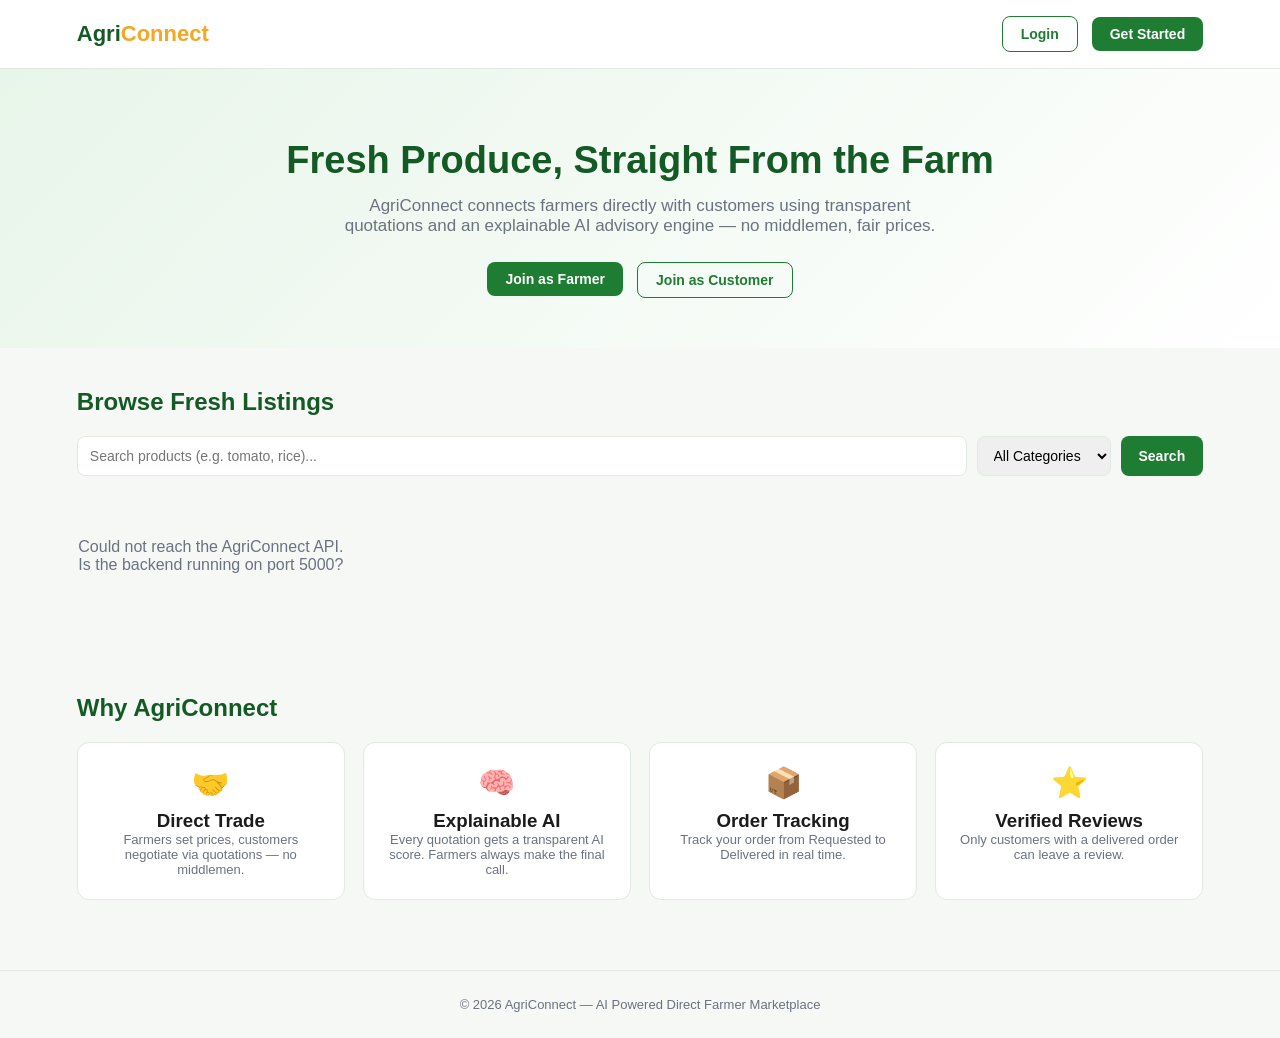
==== frontend/index.html @ 6962eee1 "completed review,customer,farmer and order modules" ====
<!DOCTYPE html>
<html lang="en">
<head>
<meta charset="UTF-8">
<meta name="viewport" content="width=device-width, initial-scale=1.0">
<title>AgriConnect | AI Powered Direct Farmer Marketplace</title>
<style>
  :root{
    --green:#1e7d32; --green-dark:#145a24; --green-light:#e8f5e9;
    --amber:#f5a623; --text:#1b1b1b; --muted:#6b7280; --card:#ffffff;
    --bg:#f6f8f6; --border:#e2e8e2; --danger:#d32f2f;
  }
  *{box-sizing:border-box; margin:0; padding:0;}
  body{font-family:'Segoe UI',Roboto,Arial,sans-serif; background:var(--bg); color:var(--text);}
  a{text-decoration:none; color:inherit;}
  nav{display:flex; align-items:center; justify-content:space-between; padding:16px 6%; background:var(--card); border-bottom:1px solid var(--border); position:sticky; top:0; z-index:10;}
  .logo{font-size:22px; font-weight:800; color:var(--green-dark);}
  .logo span{color:var(--amber);}
  .nav-links{display:flex; gap:14px; align-items:center;}
  .btn{padding:9px 18px; border-radius:8px; border:none; cursor:pointer; font-weight:600; font-size:14px;}
  .btn-primary{background:var(--green); color:#fff;}
  .btn-primary:hover{background:var(--green-dark);}
  .btn-outline{background:transparent; border:1.5px solid var(--green); color:var(--green);}
  .btn-outline:hover{background:var(--green-light);}
  .hero{text-align:center; padding:70px 6% 50px; background:linear-gradient(135deg,var(--green-light),#fff);}
  .hero h1{font-size:38px; color:var(--green-dark); margin-bottom:14px;}
  .hero p{color:var(--muted); font-size:17px; max-width:620px; margin:0 auto 26px;}
  .hero-actions{display:flex; gap:14px; justify-content:center; flex-wrap:wrap;}
  .section{padding:40px 6%;}
  .section h2{font-size:24px; color:var(--green-dark); margin-bottom:20px;}
  .filters{display:flex; gap:10px; margin-bottom:22px; flex-wrap:wrap;}
  .filters input, .filters select{padding:10px 12px; border:1px solid var(--border); border-radius:8px; font-size:14px;}
  .filters input{flex:1; min-width:200px;}
  .grid{display:grid; grid-template-columns:repeat(auto-fill,minmax(240px,1fr)); gap:18px;}
  .card{background:var(--card); border:1px solid var(--border); border-radius:12px; padding:16px; transition:.2s; display:flex; flex-direction:column; gap:6px;}
  .card:hover{box-shadow:0 4px 14px rgba(0,0,0,.08); transform:translateY(-2px);}
  .card .imgph{height:120px; border-radius:8px; background:linear-gradient(135deg,#c8e6c9,#a5d6a7); display:flex; align-items:center; justify-content:center; font-size:34px;}
  .card h3{font-size:16px; margin-top:6px;}
  .badge{display:inline-block; font-size:11px; padding:3px 8px; border-radius:20px; background:var(--green-light); color:var(--green-dark); font-weight:700; width:fit-content;}
  .badge.organic{background:#fff3e0; color:#e65100;}
  .price{font-size:18px; font-weight:800; color:var(--green-dark);}
  .muted{color:var(--muted); font-size:13px;}
  .empty{color:var(--muted); text-align:center; padding:40px 0;}
  .features{display:grid; grid-template-columns:repeat(auto-fit,minmax(220px,1fr)); gap:18px;}
  .feature{background:var(--card); border:1px solid var(--border); border-radius:12px; padding:22px; text-align:center;}
  .feature .icon{font-size:30px; margin-bottom:10px;}
  footer{padding:26px 6%; text-align:center; color:var(--muted); font-size:13px; border-top:1px solid var(--border); margin-top:30px;}
  #toast{position:fixed; bottom:20px; left:50%; transform:translateX(-50%); background:#222; color:#fff; padding:10px 18px; border-radius:8px; font-size:14px; opacity:0; pointer-events:none; transition:.3s; z-index:99;}
  #toast.show{opacity:1;}
</style>
</head>
<body>

<nav>
  <div class="logo">Agri<span>Connect</span></div>
  <div class="nav-links" id="navLinks">
    <a href="login.html"><button class="btn btn-outline">Login</button></a>
    <a href="register.html"><button class="btn btn-primary">Get Started</button></a>
  </div>
</nav>

<section class="hero">
  <h1>Fresh Produce, Straight From the Farm</h1>
  <p>AgriConnect connects farmers directly with customers using transparent quotations and an explainable AI advisory engine — no middlemen, fair prices.</p>
  <div class="hero-actions">
    <a href="register.html"><button class="btn btn-primary">Join as Farmer</button></a>
    <a href="register.html"><button class="btn btn-outline">Join as Customer</button></a>
  </div>
</section>

<section class="section">
  <h2>Browse Fresh Listings</h2>
  <div class="filters">
    <input type="text" id="searchInput" placeholder="Search products (e.g. tomato, rice)...">
    <select id="categoryFilter"><option value="">All Categories</option></select>
    <button class="btn btn-primary" onclick="loadProducts()">Search</button>
  </div>
  <div class="grid" id="productGrid"><p class="empty">Loading products...</p></div>
</section>

<section class="section">
  <h2>Why AgriConnect</h2>
  <div class="features">
    <div class="feature"><div class="icon">🤝</div><h3>Direct Trade</h3><p class="muted">Farmers set prices, customers negotiate via quotations — no middlemen.</p></div>
    <div class="feature"><div class="icon">🧠</div><h3>Explainable AI</h3><p class="muted">Every quotation gets a transparent AI score. Farmers always make the final call.</p></div>
    <div class="feature"><div class="icon">📦</div><h3>Order Tracking</h3><p class="muted">Track your order from Requested to Delivered in real time.</p></div>
    <div class="feature"><div class="icon">⭐</div><h3>Verified Reviews</h3><p class="muted">Only customers with a delivered order can leave a review.</p></div>
  </div>
</section>

<footer>&copy; 2026 AgriConnect &mdash; AI Powered Direct Farmer Marketplace</footer>
<div id="toast"></div>

<script>
const API_BASE = "http://127.0.0.1:5000/api";

function showToast(msg){
  const t = document.getElementById('toast');
  t.textContent = msg; t.classList.add('show');
  setTimeout(()=>t.classList.remove('show'), 2500);
}

// If already logged in, swap nav buttons
(function initNav(){
  const user = JSON.parse(localStorage.getItem('agri_user') || 'null');
  if(user){
    document.getElementById('navLinks').innerHTML = `
      <a href="dashboard.html"><button class="btn btn-outline">Dashboard</button></a>
      <a href="${user.user_type === 'farmer' ? 'farmer.html' : 'customer.html'}"><button class="btn btn-primary">${user.user_type === 'farmer' ? 'My Farm' : 'Shop Now'}</button></a>
    `;
  }
})();

async function loadProducts(){
  const grid = document.getElementById('productGrid');
  const q = document.getElementById('searchInput').value.trim();
  const cat = document.getElementById('categoryFilter').value;
  grid.innerHTML = '<p class="empty">Loading products...</p>';
  try{
    let url = `${API_BASE}/products/`;
    if(q){ url = `${API_BASE}/products/search?q=${encodeURIComponent(q)}`; }
    else if(cat){ url = `${API_BASE}/products/category/${encodeURIComponent(cat)}`; }

    const res = await fetch(url);
    const data = await res.json();
    const products = data.products || [];

    if(products.length === 0){
      grid.innerHTML = '<p class="empty">No products found.</p>';
      return;
    }

    // Populate category filter once
    const catSelect = document.getElementById('categoryFilter');
    if(catSelect.options.length <= 1){
      const cats = [...new Set(products.map(p=>p.product_category).filter(Boolean))];
      cats.forEach(c=>{
        const opt = document.createElement('option');
        opt.value = c; opt.textContent = c;
        catSelect.appendChild(opt);
      });
    }

    grid.innerHTML = products.map(p => `
      <div class="card">
        <div class="imgph">🌾</div>
        <span class="badge ${p.organic_certified ? 'organic' : ''}">${p.organic_certified ? 'Organic' : (p.product_category || 'Produce')}</span>
        <h3>${p.product_name}</h3>
        <p class="muted">${p.available_quantity} ${p.unit} available &middot; ${p.stock_status}</p>
        <p class="price">₹${p.base_price} / ${p.unit}</p>
        <a href="login.html"><button class="btn btn-primary" style="width:100%">Request Quotation</button></a>
      </div>
    `).join('');
  } catch(err){
    grid.innerHTML = '<p class="empty">Could not reach the AgriConnect API. Is the backend running on port 5000?</p>';
  }
}

document.getElementById('searchInput').addEventListener('keydown', e=>{
  if(e.key === 'Enter') loadProducts();
});

loadProducts();
</script>
</body>
</html>
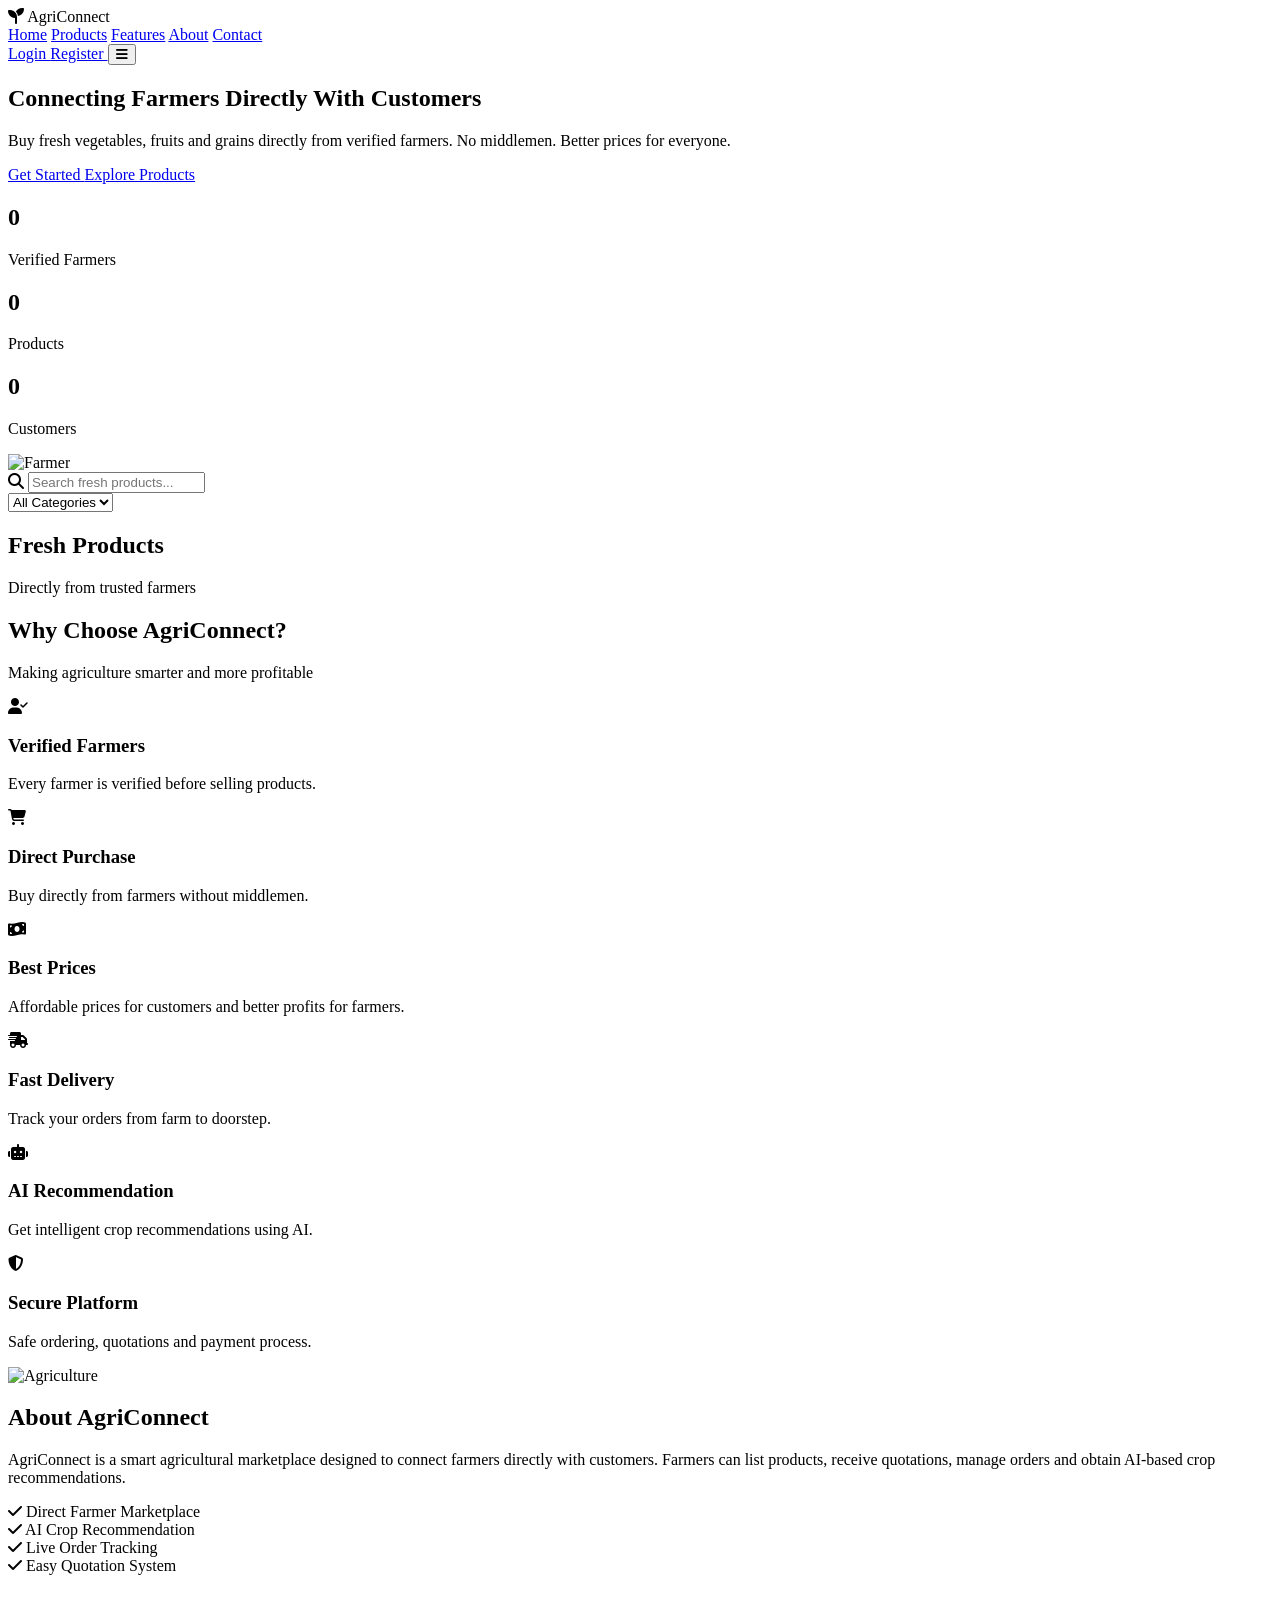
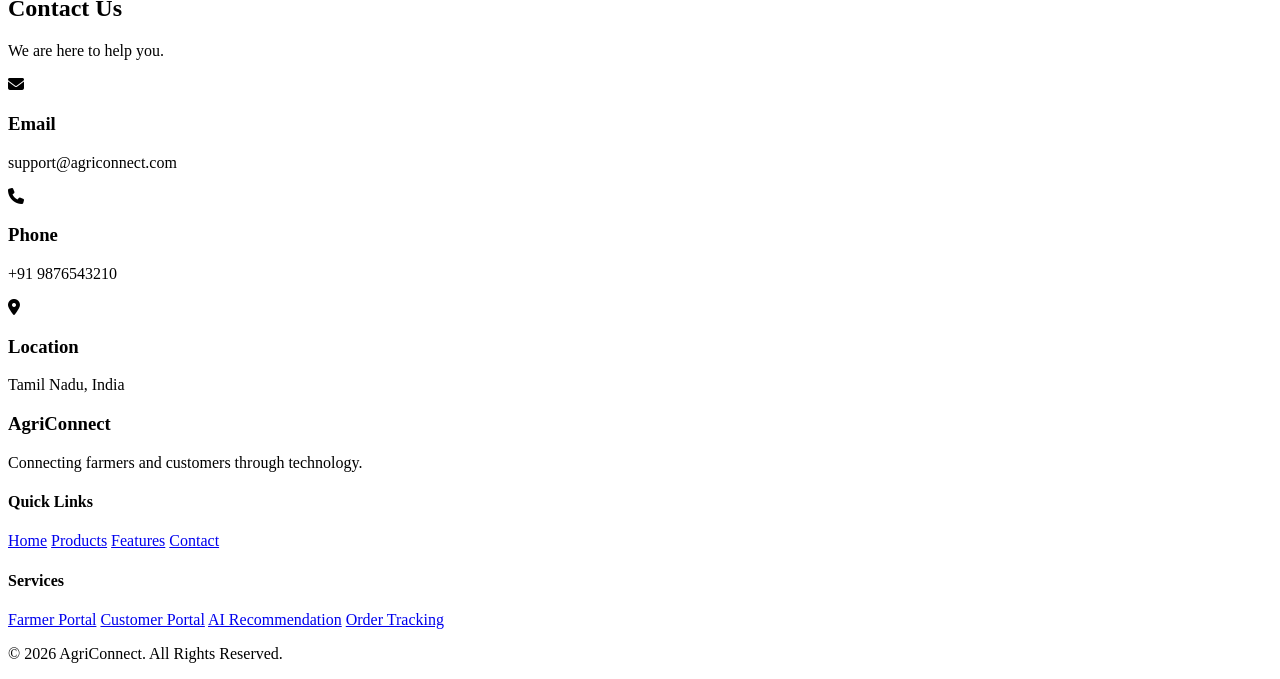
==== commit 058e3ef9: "completed review,customer,farmer and order modules" ====
--- a/frontend/index.html
+++ b/frontend/index.html
@@ -1,166 +1,379 @@
 <!DOCTYPE html>
 <html lang="en">
 <head>
-<meta charset="UTF-8">
-<meta name="viewport" content="width=device-width, initial-scale=1.0">
-<title>AgriConnect | AI Powered Direct Farmer Marketplace</title>
-<style>
-  :root{
-    --green:#1e7d32; --green-dark:#145a24; --green-light:#e8f5e9;
-    --amber:#f5a623; --text:#1b1b1b; --muted:#6b7280; --card:#ffffff;
-    --bg:#f6f8f6; --border:#e2e8e2; --danger:#d32f2f;
-  }
-  *{box-sizing:border-box; margin:0; padding:0;}
-  body{font-family:'Segoe UI',Roboto,Arial,sans-serif; background:var(--bg); color:var(--text);}
-  a{text-decoration:none; color:inherit;}
-  nav{display:flex; align-items:center; justify-content:space-between; padding:16px 6%; background:var(--card); border-bottom:1px solid var(--border); position:sticky; top:0; z-index:10;}
-  .logo{font-size:22px; font-weight:800; color:var(--green-dark);}
-  .logo span{color:var(--amber);}
-  .nav-links{display:flex; gap:14px; align-items:center;}
-  .btn{padding:9px 18px; border-radius:8px; border:none; cursor:pointer; font-weight:600; font-size:14px;}
-  .btn-primary{background:var(--green); color:#fff;}
-  .btn-primary:hover{background:var(--green-dark);}
-  .btn-outline{background:transparent; border:1.5px solid var(--green); color:var(--green);}
-  .btn-outline:hover{background:var(--green-light);}
-  .hero{text-align:center; padding:70px 6% 50px; background:linear-gradient(135deg,var(--green-light),#fff);}
-  .hero h1{font-size:38px; color:var(--green-dark); margin-bottom:14px;}
-  .hero p{color:var(--muted); font-size:17px; max-width:620px; margin:0 auto 26px;}
-  .hero-actions{display:flex; gap:14px; justify-content:center; flex-wrap:wrap;}
-  .section{padding:40px 6%;}
-  .section h2{font-size:24px; color:var(--green-dark); margin-bottom:20px;}
-  .filters{display:flex; gap:10px; margin-bottom:22px; flex-wrap:wrap;}
-  .filters input, .filters select{padding:10px 12px; border:1px solid var(--border); border-radius:8px; font-size:14px;}
-  .filters input{flex:1; min-width:200px;}
-  .grid{display:grid; grid-template-columns:repeat(auto-fill,minmax(240px,1fr)); gap:18px;}
-  .card{background:var(--card); border:1px solid var(--border); border-radius:12px; padding:16px; transition:.2s; display:flex; flex-direction:column; gap:6px;}
-  .card:hover{box-shadow:0 4px 14px rgba(0,0,0,.08); transform:translateY(-2px);}
-  .card .imgph{height:120px; border-radius:8px; background:linear-gradient(135deg,#c8e6c9,#a5d6a7); display:flex; align-items:center; justify-content:center; font-size:34px;}
-  .card h3{font-size:16px; margin-top:6px;}
-  .badge{display:inline-block; font-size:11px; padding:3px 8px; border-radius:20px; background:var(--green-light); color:var(--green-dark); font-weight:700; width:fit-content;}
-  .badge.organic{background:#fff3e0; color:#e65100;}
-  .price{font-size:18px; font-weight:800; color:var(--green-dark);}
-  .muted{color:var(--muted); font-size:13px;}
-  .empty{color:var(--muted); text-align:center; padding:40px 0;}
-  .features{display:grid; grid-template-columns:repeat(auto-fit,minmax(220px,1fr)); gap:18px;}
-  .feature{background:var(--card); border:1px solid var(--border); border-radius:12px; padding:22px; text-align:center;}
-  .feature .icon{font-size:30px; margin-bottom:10px;}
-  footer{padding:26px 6%; text-align:center; color:var(--muted); font-size:13px; border-top:1px solid var(--border); margin-top:30px;}
-  #toast{position:fixed; bottom:20px; left:50%; transform:translateX(-50%); background:#222; color:#fff; padding:10px 18px; border-radius:8px; font-size:14px; opacity:0; pointer-events:none; transition:.3s; z-index:99;}
-  #toast.show{opacity:1;}
-</style>
+    <meta charset="UTF-8">
+    <meta name="viewport" content="width=device-width, initial-scale=1.0">
+    <title>AgriConnect | Direct Farmer Marketplace</title>
+
+    <link rel="stylesheet" href="css/index.css">
+
+    <link rel="preconnect" href="https://fonts.googleapis.com">
+    <link rel="preconnect" href="https://fonts.gstatic.com" crossorigin>
+    <link href="https://fonts.googleapis.com/css2?family=Poppins:wght@300;400;500;600;700&display=swap" rel="stylesheet">
+
+    <link rel="stylesheet"
+          href="https://cdnjs.cloudflare.com/ajax/libs/font-awesome/6.6.0/css/all.min.css">
 </head>
+
 <body>
 
-<nav>
-  <div class="logo">Agri<span>Connect</span></div>
-  <div class="nav-links" id="navLinks">
-    <a href="login.html"><button class="btn btn-outline">Login</button></a>
-    <a href="register.html"><button class="btn btn-primary">Get Started</button></a>
-  </div>
-</nav>
-
-<section class="hero">
-  <h1>Fresh Produce, Straight From the Farm</h1>
-  <p>AgriConnect connects farmers directly with customers using transparent quotations and an explainable AI advisory engine — no middlemen, fair prices.</p>
-  <div class="hero-actions">
-    <a href="register.html"><button class="btn btn-primary">Join as Farmer</button></a>
-    <a href="register.html"><button class="btn btn-outline">Join as Customer</button></a>
-  </div>
-</section>
-
-<section class="section">
-  <h2>Browse Fresh Listings</h2>
-  <div class="filters">
-    <input type="text" id="searchInput" placeholder="Search products (e.g. tomato, rice)...">
-    <select id="categoryFilter"><option value="">All Categories</option></select>
-    <button class="btn btn-primary" onclick="loadProducts()">Search</button>
-  </div>
-  <div class="grid" id="productGrid"><p class="empty">Loading products...</p></div>
-</section>
-
-<section class="section">
-  <h2>Why AgriConnect</h2>
-  <div class="features">
-    <div class="feature"><div class="icon">🤝</div><h3>Direct Trade</h3><p class="muted">Farmers set prices, customers negotiate via quotations — no middlemen.</p></div>
-    <div class="feature"><div class="icon">🧠</div><h3>Explainable AI</h3><p class="muted">Every quotation gets a transparent AI score. Farmers always make the final call.</p></div>
-    <div class="feature"><div class="icon">📦</div><h3>Order Tracking</h3><p class="muted">Track your order from Requested to Delivered in real time.</p></div>
-    <div class="feature"><div class="icon">⭐</div><h3>Verified Reviews</h3><p class="muted">Only customers with a delivered order can leave a review.</p></div>
-  </div>
-</section>
-
-<footer>&copy; 2026 AgriConnect &mdash; AI Powered Direct Farmer Marketplace</footer>
-<div id="toast"></div>
-
-<script>
-const API_BASE = "http://127.0.0.1:5000/api";
-
-function showToast(msg){
-  const t = document.getElementById('toast');
-  t.textContent = msg; t.classList.add('show');
-  setTimeout(()=>t.classList.remove('show'), 2500);
-}
-
-// If already logged in, swap nav buttons
-(function initNav(){
-  const user = JSON.parse(localStorage.getItem('agri_user') || 'null');
-  if(user){
-    document.getElementById('navLinks').innerHTML = `
-      <a href="dashboard.html"><button class="btn btn-outline">Dashboard</button></a>
-      <a href="${user.user_type === 'farmer' ? 'farmer.html' : 'customer.html'}"><button class="btn btn-primary">${user.user_type === 'farmer' ? 'My Farm' : 'Shop Now'}</button></a>
-    `;
-  }
-})();
-
-async function loadProducts(){
-  const grid = document.getElementById('productGrid');
-  const q = document.getElementById('searchInput').value.trim();
-  const cat = document.getElementById('categoryFilter').value;
-  grid.innerHTML = '<p class="empty">Loading products...</p>';
-  try{
-    let url = `${API_BASE}/products/`;
-    if(q){ url = `${API_BASE}/products/search?q=${encodeURIComponent(q)}`; }
-    else if(cat){ url = `${API_BASE}/products/category/${encodeURIComponent(cat)}`; }
-
-    const res = await fetch(url);
-    const data = await res.json();
-    const products = data.products || [];
-
-    if(products.length === 0){
-      grid.innerHTML = '<p class="empty">No products found.</p>';
-      return;
-    }
-
-    // Populate category filter once
-    const catSelect = document.getElementById('categoryFilter');
-    if(catSelect.options.length <= 1){
-      const cats = [...new Set(products.map(p=>p.product_category).filter(Boolean))];
-      cats.forEach(c=>{
-        const opt = document.createElement('option');
-        opt.value = c; opt.textContent = c;
-        catSelect.appendChild(opt);
-      });
-    }
-
-    grid.innerHTML = products.map(p => `
-      <div class="card">
-        <div class="imgph">🌾</div>
-        <span class="badge ${p.organic_certified ? 'organic' : ''}">${p.organic_certified ? 'Organic' : (p.product_category || 'Produce')}</span>
-        <h3>${p.product_name}</h3>
-        <p class="muted">${p.available_quantity} ${p.unit} available &middot; ${p.stock_status}</p>
-        <p class="price">₹${p.base_price} / ${p.unit}</p>
-        <a href="login.html"><button class="btn btn-primary" style="width:100%">Request Quotation</button></a>
-      </div>
-    `).join('');
-  } catch(err){
-    grid.innerHTML = '<p class="empty">Could not reach the AgriConnect API. Is the backend running on port 5000?</p>';
-  }
-}
-
-document.getElementById('searchInput').addEventListener('keydown', e=>{
-  if(e.key === 'Enter') loadProducts();
-});
-
-loadProducts();
-</script>
+<div class="loading-screen" id="loadingScreen">
+    <div class="loader"></div>
+</div>
+
+<header class="header">
+
+    <div class="logo">
+        <i class="fa-solid fa-seedling"></i>
+        <span>AgriConnect</span>
+    </div>
+
+    <nav class="navbar">
+
+        <a href="#home" class="nav-link active">Home</a>
+
+        <a href="#products" class="nav-link">Products</a>
+
+        <a href="#features" class="nav-link">Features</a>
+
+        <a href="#about" class="nav-link">About</a>
+
+        <a href="#contact" class="nav-link">Contact</a>
+
+    </nav>
+
+    <div class="nav-buttons">
+
+        <a href="login.html" class="btn-outline">
+            Login
+        </a>
+
+        <a href="register.html" class="btn-primary">
+            Register
+        </a>
+
+        <button id="menuBtn" class="menu-btn">
+            <i class="fa-solid fa-bars"></i>
+        </button>
+
+    </div>
+
+</header>
+
+<section class="hero" id="home">
+
+    <div class="hero-left">
+
+        <h1>
+            Connecting Farmers
+            <span>Directly</span>
+            With Customers
+        </h1>
+
+        <p>
+
+            Buy fresh vegetables, fruits and grains directly from verified
+            farmers. No middlemen. Better prices for everyone.
+
+        </p>
+
+        <div class="hero-buttons">
+
+            <a href="register.html" class="btn-primary">
+                Get Started
+            </a>
+
+            <a href="#products" class="btn-outline">
+                Explore Products
+            </a>
+
+        </div>
+
+        <div class="hero-stats">
+
+            <div class="stat-card">
+
+                <h2 id="farmerCount">0</h2>
+
+                <p>Verified Farmers</p>
+
+            </div>
+
+            <div class="stat-card">
+
+                <h2 id="productCount">0</h2>
+
+                <p>Products</p>
+
+            </div>
+
+            <div class="stat-card">
+
+                <h2 id="customerCount">0</h2>
+
+                <p>Customers</p>
+
+            </div>
+
+        </div>
+
+    </div>
+
+    <div class="hero-right">
+
+        <img
+            src="https://images.unsplash.com/photo-1464226184884-fa280b87c399?w=900"
+            alt="Farmer">
+
+    </div>
+
+</section>
+
+<section class="search-section">
+
+    <div class="search-container">
+
+        <div class="search-box">
+
+            <i class="fa-solid fa-magnifying-glass"></i>
+
+            <input
+                type="text"
+                id="searchInput"
+                placeholder="Search fresh products...">
+
+        </div>
+
+        <select id="categoryFilter">
+
+            <option value="">All Categories</option>
+
+            <option value="Vegetables">Vegetables</option>
+
+            <option value="Fruits">Fruits</option>
+
+            <option value="Grains">Grains</option>
+
+            <option value="Dairy">Dairy</option>
+
+            <option value="Organic">Organic</option>
+
+        </select>
+
+    </div>
+
+</section>
+
+<section class="products" id="products">
+
+    <div class="section-title">
+
+        <h2>Fresh Products</h2>
+
+        <p>
+            Directly from trusted farmers
+        </p>
+
+    </div>
+
+    <div class="product-grid" id="productGrid">
+
+    </div>
+
+</section>
+<section class="features" id="features">
+
+    <div class="section-title">
+        <h2>Why Choose AgriConnect?</h2>
+        <p>Making agriculture smarter and more profitable</p>
+    </div>
+
+    <div class="feature-grid">
+
+        <div class="feature-card">
+            <i class="fa-solid fa-user-check"></i>
+            <h3>Verified Farmers</h3>
+            <p>Every farmer is verified before selling products.</p>
+        </div>
+
+        <div class="feature-card">
+            <i class="fa-solid fa-cart-shopping"></i>
+            <h3>Direct Purchase</h3>
+            <p>Buy directly from farmers without middlemen.</p>
+        </div>
+
+        <div class="feature-card">
+            <i class="fa-solid fa-money-bill-wave"></i>
+            <h3>Best Prices</h3>
+            <p>Affordable prices for customers and better profits for farmers.</p>
+        </div>
+
+        <div class="feature-card">
+            <i class="fa-solid fa-truck-fast"></i>
+            <h3>Fast Delivery</h3>
+            <p>Track your orders from farm to doorstep.</p>
+        </div>
+
+        <div class="feature-card">
+            <i class="fa-solid fa-robot"></i>
+            <h3>AI Recommendation</h3>
+            <p>Get intelligent crop recommendations using AI.</p>
+        </div>
+
+        <div class="feature-card">
+            <i class="fa-solid fa-shield-halved"></i>
+            <h3>Secure Platform</h3>
+            <p>Safe ordering, quotations and payment process.</p>
+        </div>
+
+    </div>
+
+</section>
+
+<section class="about" id="about">
+
+    <div class="about-content">
+
+        <div class="about-image">
+            <img src="https://images.unsplash.com/photo-1500937386664-56d1dfef3854?w=900"
+                 alt="Agriculture">
+        </div>
+
+        <div class="about-text">
+
+            <h2>About AgriConnect</h2>
+
+            <p>
+                AgriConnect is a smart agricultural marketplace designed to
+                connect farmers directly with customers. Farmers can list
+                products, receive quotations, manage orders and obtain AI-based
+                crop recommendations.
+            </p>
+
+            <div class="about-list">
+
+                <div>
+                    <i class="fa-solid fa-check"></i>
+                    Direct Farmer Marketplace
+                </div>
+
+                <div>
+                    <i class="fa-solid fa-check"></i>
+                    AI Crop Recommendation
+                </div>
+
+                <div>
+                    <i class="fa-solid fa-check"></i>
+                    Live Order Tracking
+                </div>
+
+                <div>
+                    <i class="fa-solid fa-check"></i>
+                    Easy Quotation System
+                </div>
+
+            </div>
+
+        </div>
+
+    </div>
+
+</section>
+
+<section class="contact" id="contact">
+
+    <div class="section-title">
+        <h2>Contact Us</h2>
+        <p>We are here to help you.</p>
+    </div>
+
+    <div class="contact-container">
+
+        <div class="contact-card">
+
+            <i class="fa-solid fa-envelope"></i>
+
+            <h3>Email</h3>
+
+            <p>support@agriconnect.com</p>
+
+        </div>
+
+        <div class="contact-card">
+
+            <i class="fa-solid fa-phone"></i>
+
+            <h3>Phone</h3>
+
+            <p>+91 9876543210</p>
+
+        </div>
+
+        <div class="contact-card">
+
+            <i class="fa-solid fa-location-dot"></i>
+
+            <h3>Location</h3>
+
+            <p>Tamil Nadu, India</p>
+
+        </div>
+
+    </div>
+
+</section>
+
+<footer class="footer">
+
+    <div class="footer-content">
+
+        <div>
+
+            <h3>AgriConnect</h3>
+
+            <p>
+                Connecting farmers and customers through technology.
+            </p>
+
+        </div>
+
+        <div>
+
+            <h4>Quick Links</h4>
+
+            <a href="#home">Home</a>
+            <a href="#products">Products</a>
+            <a href="#features">Features</a>
+            <a href="#contact">Contact</a>
+
+        </div>
+
+        <div>
+
+            <h4>Services</h4>
+
+            <a href="#">Farmer Portal</a>
+            <a href="#">Customer Portal</a>
+            <a href="#">AI Recommendation</a>
+            <a href="#">Order Tracking</a>
+
+        </div>
+
+    </div>
+
+    <div class="footer-bottom">
+
+        <p>
+            © 2026 AgriConnect. All Rights Reserved.
+        </p>
+
+    </div>
+
+</footer>
+
+<div id="toast" class="toast"></div>
+
+<script src="js/index.js"></script>
+
 </body>
 </html>
